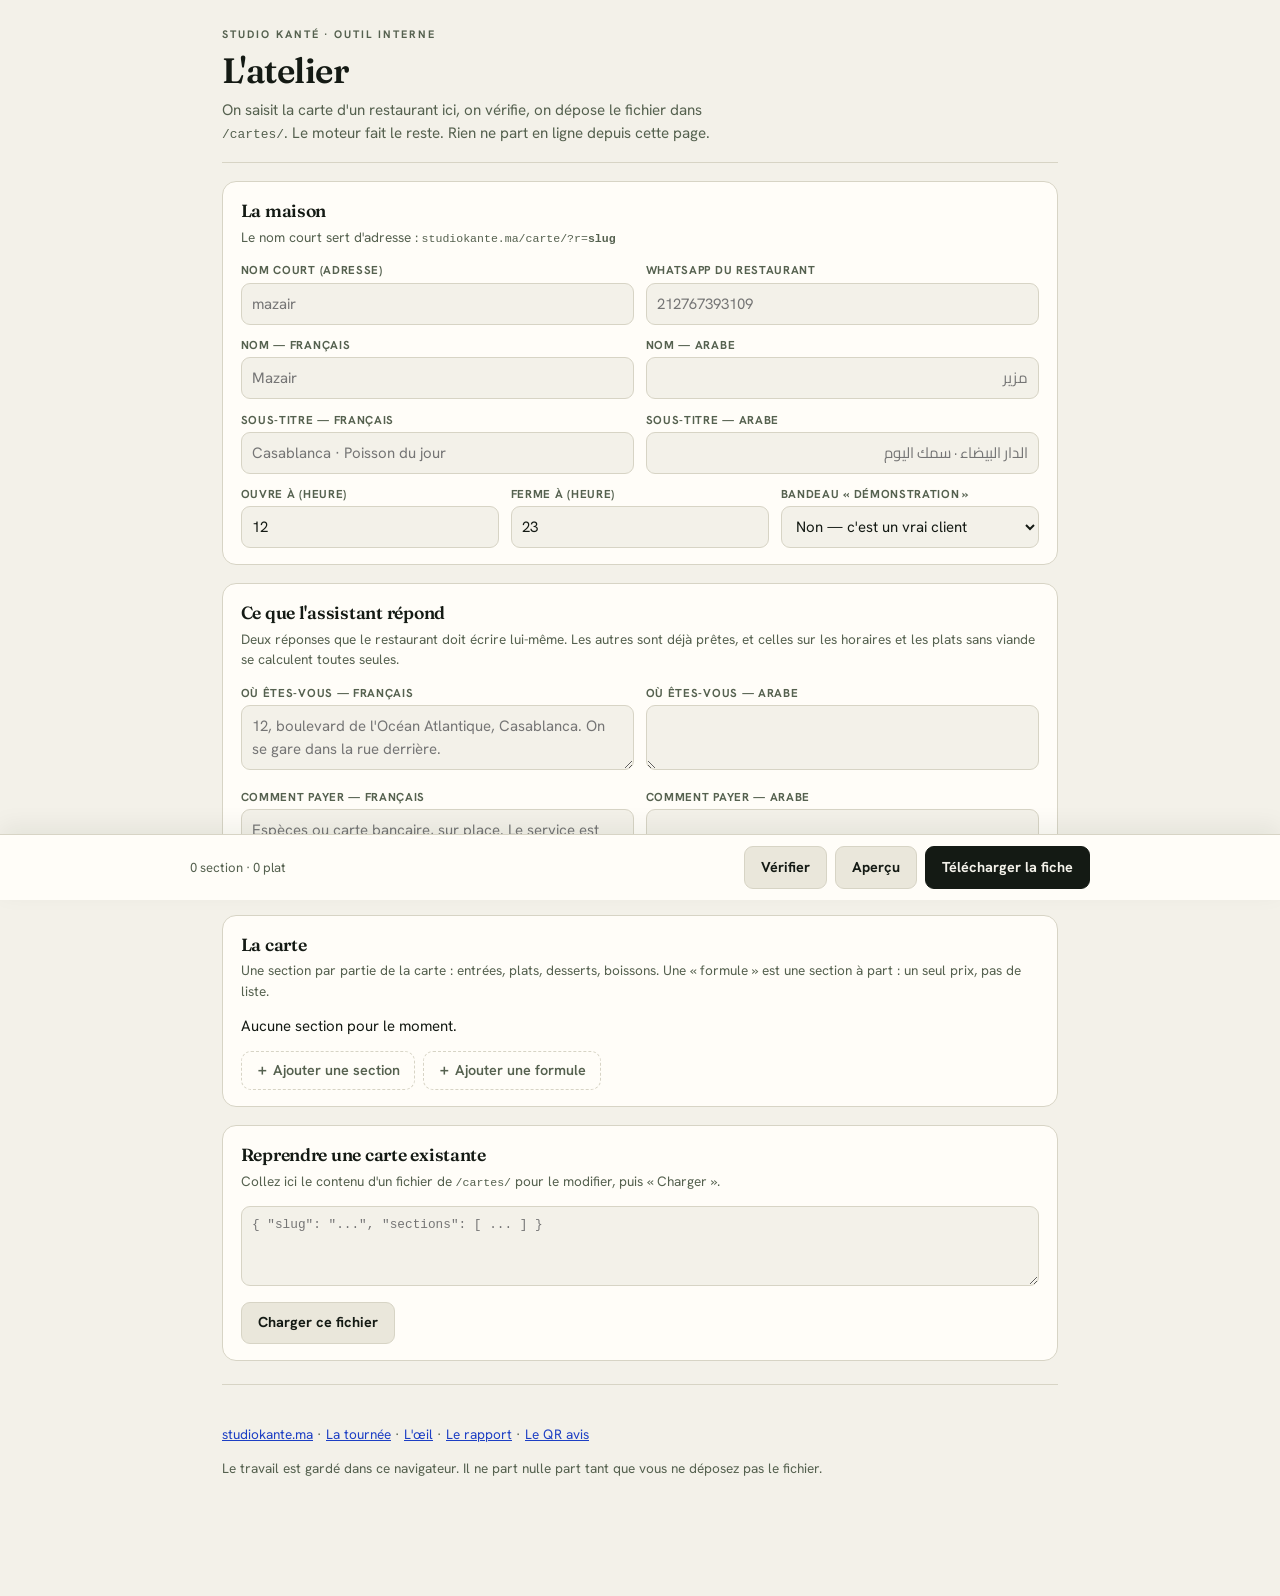
==== atelier/index.html @ 5e5471f3 "L'atelier : saisir une carte au lieu de l'ecrire a la main Formulaire complet -> fiche JSON prete a " ====
<!doctype html>
<html lang="fr">
<head>
<meta charset="utf-8">
<meta name="viewport" content="width=device-width,initial-scale=1">
<meta name="robots" content="noindex,nofollow">
<title>L'atelier — Studio Kanté</title>
<link rel="preconnect" href="https://fonts.googleapis.com">
<link rel="preconnect" href="https://fonts.gstatic.com" crossorigin>
<link href="https://fonts.googleapis.com/css2?family=Fraunces:opsz,wght@9..144,500;9..144,600&family=Hanken+Grotesk:wght@400;600;700&family=Cairo:wght@400;600&display=swap" rel="stylesheet">
<style>
:root{
  --bone:#f3f1e9; --bone-deep:#eae7db; --card:#fffdf8;
  --ink:#141a14; --ink-soft:#55614f; --line:#d7d4c5;
  --ok:#3f6b45; --ok-bg:#3f6b451a;
  --warn:#9a6a1e; --warn-bg:#9a6a1e1a;
  --bad:#9f3d22; --bad-bg:#9f3d221a;
  --info:#1d3fc4;
  --disp:"Fraunces",Georgia,serif;
  --sans:"Hanken Grotesk","Helvetica Neue",Arial,sans-serif;
  --ar:"Cairo","Segoe UI",sans-serif;
  --gut:clamp(14px,3.5vw,32px);
}
*{box-sizing:border-box}
body{margin:0;background:var(--bone);color:var(--ink);font-family:var(--sans);
  font-size:15px;line-height:1.5;-webkit-font-smoothing:antialiased;
  padding-bottom:5.5rem}
.wrap{max-width:900px;margin:0 auto;padding-inline:var(--gut)}
h1,h2,h3{font-family:var(--disp);font-weight:600;letter-spacing:-.015em;margin:0}
a{color:var(--info)}
button{font:inherit;color:inherit;cursor:pointer;border:0;background:none}

header{padding:1.6rem 0 1.1rem;border-bottom:1px solid var(--line)}
.kick{font-size:.68rem;letter-spacing:.18em;text-transform:uppercase;color:var(--ink-soft);font-weight:700;margin:0 0 .6rem}
h1{font-size:clamp(1.6rem,5vw,2.2rem);line-height:1.08}
header p{margin:.6rem 0 0;color:var(--ink-soft);max-width:60ch;font-size:.95rem}

.bloc{background:var(--card);border:1px solid var(--line);border-radius:14px;
  padding:1rem 1.1rem;margin:1.1rem 0}
.bloc > h2{font-size:1.1rem;margin-bottom:.15rem}
.bloc > .aide{font-size:.85rem;color:var(--ink-soft);margin:0 0 .9rem}

.grille{display:grid;gap:.7rem;grid-template-columns:1fr}
@media(min-width:40rem){.grille.deux{grid-template-columns:1fr 1fr}
  .grille.trois{grid-template-columns:1fr 1fr 1fr}}

label{display:block}
label > span{display:block;font-size:.72rem;letter-spacing:.06em;text-transform:uppercase;
  color:var(--ink-soft);font-weight:700;margin-bottom:.25rem}
input,textarea,select{width:100%;font:inherit;padding:.55rem .65rem;border-radius:9px;
  border:1px solid var(--line);background:var(--bone);color:var(--ink)}
input:focus,textarea:focus,select:focus{outline:2px solid var(--ink);outline-offset:-1px}
textarea{min-height:3.6rem;resize:vertical}
[dir=rtl],.ar{font-family:var(--ar);direction:rtl;text-align:right}

.sec{border:1px solid var(--line);border-radius:13px;margin:.85rem 0;background:var(--bone-deep)}
.sec-h{display:flex;align-items:center;gap:.5rem;padding:.7rem .8rem;flex-wrap:wrap}
.sec-h .tt{font-family:var(--disp);font-size:1.02rem;font-weight:600;flex:1 1 9rem;min-width:0;
  overflow:hidden;text-overflow:ellipsis;white-space:nowrap}
.sec-b{padding:0 .8rem .8rem}
.puce{font-size:.68rem;font-weight:700;letter-spacing:.06em;text-transform:uppercase;
  background:var(--ok-bg);color:var(--ok);border-radius:99px;padding:.18rem .5rem}
.ic{width:1.9rem;height:1.9rem;border-radius:8px;border:1px solid var(--line);
  background:var(--card);display:flex;align-items:center;justify-content:center;
  font-size:.95rem;line-height:1;flex:0 0 auto}
.ic:hover{background:var(--bone)}
.ic.sup:hover{background:var(--bad-bg);color:var(--bad);border-color:#d9b2a5}

.plat{background:var(--card);border:1px solid var(--line);border-radius:11px;
  padding:.75rem .8rem;margin:.6rem 0}
.plat-h{display:flex;align-items:center;gap:.45rem;margin-bottom:.6rem}
.plat-h .n{font-size:.72rem;font-weight:700;color:var(--ink-soft);flex:1}
.etiq{display:flex;gap:.9rem;flex-wrap:wrap;margin-top:.55rem;font-size:.88rem}
.etiq label{display:flex;align-items:center;gap:.35rem}
.etiq input{width:auto}

.add{display:inline-flex;align-items:center;gap:.4rem;border:1px dashed var(--line);
  border-radius:10px;padding:.5rem .85rem;font-size:.9rem;font-weight:600;
  color:var(--ink-soft);background:var(--card)}
.add:hover{border-style:solid;color:var(--ink)}

.barre{position:fixed;left:0;right:0;bottom:0;background:var(--card);
  border-top:1px solid var(--line);padding:.7rem var(--gut);z-index:30;
  box-shadow:0 -8px 24px #141a1410}
.barre-in{max-width:900px;margin:0 auto;display:flex;gap:.5rem;align-items:center;flex-wrap:wrap}
.barre .etat{flex:1 1 7rem;font-size:.82rem;color:var(--ink-soft);min-width:0}
.bt{padding:.6rem 1rem;border-radius:9px;font-weight:700;font-size:.9rem;
  background:var(--bone-deep);border:1px solid var(--line)}
.bt.p{background:var(--ink);color:var(--bone);border-color:var(--ink)}
.bt:disabled{opacity:.45;cursor:not-allowed}

.rapport{margin:.9rem 0 0;font-size:.9rem}
.rapport ul{margin:.4rem 0 0;padding-left:1.1rem}
.rapport li{margin:.2rem 0}
.rapport .t{font-weight:700}
.bad{color:var(--bad)}.warn{color:var(--warn)}.good{color:var(--ok)}
.boite{border-radius:11px;padding:.75rem .9rem;margin:.7rem 0}
.boite.bad{background:var(--bad-bg);border:1px solid #d9b2a5;color:var(--ink)}
.boite.warn{background:var(--warn-bg);border:1px solid #e0cba1;color:var(--ink)}
.boite.good{background:var(--ok-bg);border:1px solid #b8d3bf;color:var(--ink)}

footer{padding:1.6rem 0 1rem;font-size:.85rem;color:var(--ink-soft);border-top:1px solid var(--line);margin-top:1.4rem}
.mono{font-family:ui-monospace,SFMono-Regular,Menlo,monospace;font-size:.85em}
@media(prefers-color-scheme:dark){
 :root:not([data-theme=light]){--bone:#14170f;--bone-deep:#1b1f16;--card:#1c2018;
  --ink:#f1efe4;--ink-soft:#a7b09c;--line:#2f352a;--info:#8fb0ff}
}
</style>
</head>
<body>
<div class="wrap">

<header>
  <p class="kick">Studio Kanté · outil interne</p>
  <h1>L'atelier</h1>
  <p>On saisit la carte d'un restaurant ici, on vérifie, on dépose le fichier dans <span class="mono">/cartes/</span>. Le moteur fait le reste. Rien ne part en ligne depuis cette page.</p>
</header>

<div class="bloc">
  <h2>La maison</h2>
  <p class="aide">Le nom court sert d'adresse : <span class="mono">studiokante.ma/carte/?r=<b id="apSlug">slug</b></span></p>
  <div class="grille deux">
    <label><span>Nom court (adresse)</span><input id="f-slug" placeholder="mazair" autocapitalize="off" spellcheck="false"></label>
    <label><span>WhatsApp du restaurant</span><input id="f-wa" placeholder="212767393109" inputmode="numeric"></label>
    <label><span>Nom — français</span><input data-p="nom.fr" placeholder="Mazair"></label>
    <label><span>Nom — arabe</span><input data-p="nom.ar" class="ar" placeholder="مزير"></label>
    <label><span>Sous-titre — français</span><input data-p="tagline.fr" placeholder="Casablanca · Poisson du jour"></label>
    <label><span>Sous-titre — arabe</span><input data-p="tagline.ar" class="ar" placeholder="الدار البيضاء · سمك اليوم"></label>
  </div>
  <div class="grille trois" style="margin-top:.7rem">
    <label><span>Ouvre à (heure)</span><input data-p="ouvre" type="number" min="0" max="23" placeholder="9"></label>
    <label><span>Ferme à (heure)</span><input data-p="ferme" type="number" min="1" max="30" placeholder="22"></label>
    <label><span>Bandeau « démonstration »</span>
      <select id="f-demo"><option value="non">Non — c'est un vrai client</option><option value="oui">Oui — c'est une démo</option></select></label>
  </div>
</div>

<div class="bloc">
  <h2>Ce que l'assistant répond</h2>
  <p class="aide">Deux réponses que le restaurant doit écrire lui-même. Les autres sont déjà prêtes, et celles sur les horaires et les plats sans viande se calculent toutes seules.</p>
  <div class="grille deux">
    <label><span>Où êtes-vous — français</span><textarea data-p="aide.adresse.fr" placeholder="12, boulevard de l'Océan Atlantique, Casablanca. On se gare dans la rue derrière."></textarea></label>
    <label><span>Où êtes-vous — arabe</span><textarea data-p="aide.adresse.ar" class="ar"></textarea></label>
    <label><span>Comment payer — français</span><textarea data-p="aide.payer.fr" placeholder="Espèces ou carte bancaire, sur place. Le service est compris."></textarea></label>
    <label><span>Comment payer — arabe</span><textarea data-p="aide.payer.ar" class="ar"></textarea></label>
  </div>
</div>

<div class="bloc">
  <h2>La carte</h2>
  <p class="aide">Une section par partie de la carte : entrées, plats, desserts, boissons. Une « formule » est une section à part : un seul prix, pas de liste.</p>
  <div id="sections"></div>
  <div style="display:flex;gap:.5rem;flex-wrap:wrap;margin-top:.8rem">
    <button class="add" type="button" id="addSec">＋ Ajouter une section</button>
    <button class="add" type="button" id="addFor">＋ Ajouter une formule</button>
  </div>
</div>

<div class="bloc">
  <h2>Reprendre une carte existante</h2>
  <p class="aide">Collez ici le contenu d'un fichier de <span class="mono">/cartes/</span> pour le modifier, puis « Charger ».</p>
  <textarea id="imp" placeholder='{ "slug": "...", "sections": [ ... ] }' style="min-height:5rem" class="mono"></textarea>
  <div style="margin-top:.6rem"><button class="bt" type="button" id="btImp">Charger ce fichier</button></div>
</div>

<div id="rap"></div>

<footer>
  <p><a href="/">studiokante.ma</a> · <a href="/prospection/">La tournée</a> · <a href="/oeil/">L'œil</a> · <a href="/rapport/">Le rapport</a> · <a href="/avis/">Le QR avis</a></p>
  <p>Le travail est gardé dans ce navigateur. Il ne part nulle part tant que vous ne déposez pas le fichier.</p>
</footer>

</div>

<div class="barre">
  <div class="barre-in">
    <span class="etat" id="etat">—</span>
    <button class="bt" type="button" id="btVerif">Vérifier</button>
    <button class="bt" type="button" id="btApercu">Aperçu</button>
    <button class="bt p" type="button" id="btTel">Télécharger la fiche</button>
  </div>
</div>

<script>
(function(){
"use strict";
var $ = function(s){ return document.querySelector(s); };
var CLE = "sk-atelier-v1";

/* ------------------------------------------------ la fiche en cours */
function vide(){
  return { slug:"", demo:false,
    nom:{fr:"",ar:""}, tagline:{fr:"",ar:""}, heroSub:{fr:"",ar:""},
    wa:"", ouvre:12, ferme:23,
    aide:{ adresse:{fr:"",ar:""}, payer:{fr:"",ar:""} },
    sections:[] };
}
var F = vide();
try {
  var g = localStorage.getItem(CLE);
  if (g) F = JSON.parse(g);
} catch(e){}

function garder(){
  try { localStorage.setItem(CLE, JSON.stringify(F)); } catch(e){}
}

/* ------------------------------------------------ outils */
function esc(s){
  return String(s == null ? "" : s)
    .replace(/&/g,"&amp;").replace(/</g,"&lt;").replace(/>/g,"&gt;")
    .replace(/"/g,"&quot;").replace(/'/g,"&#39;");
}
function slugifie(s){
  return String(s || "").toLowerCase()
    .normalize("NFD").replace(/[̀-ͯ]/g,"")
    .replace(/[^a-z0-9]+/g,"-").replace(/^-+|-+$/g,"").slice(0,48);
}
function lis(o, chemin){
  var p = chemin.split("."), v = o;
  for (var i=0;i<p.length;i++){ if (v == null) return ""; v = v[p[i]]; }
  return v == null ? "" : v;
}
function ecris(o, chemin, val){
  var p = chemin.split("."), c = o;
  for (var i=0;i<p.length-1;i++){
    if (c[p[i]] == null || typeof c[p[i]] !== "object") c[p[i]] = {};
    c = c[p[i]];
  }
  c[p[p.length-1]] = val;
}

/* ------------------------------------------------ rendu des sections */
function rendreSections(){
  var h = "";
  F.sections.forEach(function(s, i){
    var formule = !!s.deal;
    h += '<div class="sec" data-i="' + i + '">' +
      '<div class="sec-h">' +
        '<span class="tt">' + (esc(s.fr) || (formule ? "Formule sans nom" : "Section sans nom")) + '</span>' +
        (formule ? '<span class="puce">Formule</span>'
                 : '<span class="puce" style="background:var(--bone);color:var(--ink-soft)">' + (s.items||[]).length + ' plat' + (((s.items||[]).length>1)?'s':'') + '</span>') +
        '<button class="ic" type="button" data-a="haut" title="Monter">↑</button>' +
        '<button class="ic" type="button" data-a="bas" title="Descendre">↓</button>' +
        '<button class="ic sup" type="button" data-a="supSec" title="Supprimer la section">✕</button>' +
      '</div><div class="sec-b">' +
        '<div class="grille deux">' +
          champ("Titre — français", "sections."+i+".fr", s.fr, "Plats") +
          champ("Titre — arabe", "sections."+i+".ar", s.ar, "الأطباق", true) +
        '</div>';

    if (formule){
      h += '<div class="grille deux" style="margin-top:.7rem">' +
        champ("Ce que comprend la formule — français", "sections."+i+".fr_t", s.fr_t, "Entrée, plat et thé") +
        champ("Ce que comprend la formule — arabe", "sections."+i+".ar_t", s.ar_t, "", true) +
        zone("Précisions — français", "sections."+i+".fr_d", s.fr_d, "Servie du lundi au vendredi, de 12h à 15h.") +
        zone("Précisions — arabe", "sections."+i+".ar_d", s.ar_d, "", true) +
      '</div>' +
      '<div class="grille deux" style="margin-top:.7rem">' +
        champ("Prix (DH)", "sections."+i+".price", s.price, "95") +
      '</div>';
    } else {
      (s.items || []).forEach(function(it, j){
        var b = "sections."+i+".items."+j+".";
        h += '<div class="plat" data-j="' + j + '">' +
          '<div class="plat-h"><span class="n">Plat ' + (j+1) + '</span>' +
            '<button class="ic" type="button" data-a="pHaut" title="Monter">↑</button>' +
            '<button class="ic" type="button" data-a="pBas" title="Descendre">↓</button>' +
            '<button class="ic sup" type="button" data-a="supPlat" title="Supprimer le plat">✕</button></div>' +
          '<div class="grille trois">' +
            champ("Nom — français", b+"fr", it.fr, "Dorade grillée") +
            champ("Nom — arabe", b+"ar", it.ar, "الدوراد المشوي", true) +
            champ("Prix (DH)", b+"p", it.p, "140") +
          '</div>' +
          '<div class="grille deux" style="margin-top:.6rem">' +
            zone("Ce qu'il y a dedans — français", b+"fd", it.fd, "Pêche du jour, chermoula, citron, riz ou frites maison.") +
            zone("Ce qu'il y a dedans — arabe", b+"ad", it.ad, "", true) +
          '</div>' +
          '<div class="grille deux" style="margin-top:.6rem">' +
            champ("Photo (chemin)", b+"img", it.img, "/assets/plats/mazair/dorade.jpg") +
            '<div style="display:flex;align-items:flex-end"><button class="add" type="button" data-a="devine" style="width:100%">Deviner le chemin</button></div>' +
          '</div>' +
          '<div class="etiq">' +
            '<label><input type="checkbox" data-t="veg"' + (tag(it,"veg")?" checked":"") + '> Sans viande</label>' +
            '<label><input type="checkbox" data-t="hot"' + (tag(it,"hot")?" checked":"") + '> Relevé</label>' +
          '</div>' +
        '</div>';
      });
      h += '<button class="add" type="button" data-a="addPlat" style="margin-top:.5rem">＋ Ajouter un plat</button>';
    }
    h += '</div></div>';
  });
  $("#sections").innerHTML = h || '<p class="aide" style="margin:0">Aucune section pour le moment.</p>';
}

function tag(it, t){ return it.tags && it.tags.indexOf(t) !== -1; }

function champ(lib, p, v, ph, ar){
  return '<label><span>' + esc(lib) + '</span><input data-p="' + p + '"' +
    (ar ? ' class="ar"' : '') + ' placeholder="' + esc(ph||"") + '" value="' + esc(v) + '"></label>';
}
function zone(lib, p, v, ph, ar){
  return '<label><span>' + esc(lib) + '</span><textarea data-p="' + p + '"' +
    (ar ? ' class="ar"' : '') + ' placeholder="' + esc(ph||"") + '">' + esc(v) + '</textarea></label>';
}

/* ------------------------------------------------ peindre la fiche entière */
function peindre(){
  $("#f-slug").value = F.slug || "";
  $("#f-wa").value = F.wa || "";
  $("#f-demo").value = F.demo ? "oui" : "non";
  $("#apSlug").textContent = F.slug || "slug";
  document.querySelectorAll("[data-p]").forEach(function(el){
    if (el.closest("#sections")) return;        /* géré par rendreSections */
    el.value = lis(F, el.dataset.p);
  });
  rendreSections();
  compte();
}

function compte(){
  var np = 0, ns = F.sections.length;
  F.sections.forEach(function(s){ np += s.deal ? 1 : (s.items||[]).length; });
  $("#etat").textContent = ns + " section" + (ns>1?"s":"") + " · " + np + " plat" + (np>1?"s":"");
}

/* ------------------------------------------------ saisie */
document.addEventListener("input", function(e){
  var el = e.target;
  if (!el.dataset || !el.dataset.p) return;
  var v = el.value;
  if (/\.(p|price|ouvre|ferme)$/.test(el.dataset.p) || el.dataset.p === "ouvre" || el.dataset.p === "ferme"){
    v = v === "" ? "" : Number(v);
  }
  ecris(F, el.dataset.p, v);
  /* le titre de section se met à jour sans tout repeindre */
  var m = el.dataset.p.match(/^sections\.(\d+)\.fr$/);
  if (m){
    var tt = el.closest(".sec").querySelector(".tt");
    if (tt) tt.textContent = v || "Section sans nom";
  }
  garder();
});

$("#f-slug").addEventListener("input", function(){
  F.slug = slugifie(this.value);
  $("#apSlug").textContent = F.slug || "slug";
  garder();
});
$("#f-slug").addEventListener("blur", function(){ this.value = F.slug || ""; });
$("#f-wa").addEventListener("input", function(){
  F.wa = this.value.replace(/[^0-9]/g, "").slice(0, 15);
  garder();
});
$("#f-wa").addEventListener("blur", function(){ this.value = F.wa || ""; });
$("#f-demo").addEventListener("change", function(){ F.demo = this.value === "oui"; garder(); });

document.addEventListener("change", function(e){
  var el = e.target;
  if (!el.dataset || !el.dataset.t) return;
  var sec = el.closest(".sec"), plat = el.closest(".plat");
  if (!sec || !plat) return;
  var it = F.sections[+sec.dataset.i].items[+plat.dataset.j];
  it.tags = it.tags || [];
  var k = it.tags.indexOf(el.dataset.t);
  if (el.checked && k === -1) it.tags.push(el.dataset.t);
  if (!el.checked && k !== -1) it.tags.splice(k, 1);
  if (!it.tags.length) delete it.tags;
  garder();
});

/* ------------------------------------------------ structure */
function idUnique(base){
  var id = base || "section", n = 2;
  var pris = F.sections.map(function(s){ return s.id; });
  while (pris.indexOf(id) !== -1) id = base + "-" + (n++);
  return id;
}

$("#addSec").addEventListener("click", function(){
  F.sections.push({ id: idUnique("section"), fr:"", ar:"", items:[] });
  garder(); rendreSections(); compte();
});
$("#addFor").addEventListener("click", function(){
  F.sections.unshift({ id: idUnique("formule"), fr:"", ar:"", deal:true,
    fr_t:"", ar_t:"", fr_d:"", ar_d:"", price:"" });
  garder(); rendreSections(); compte();
});

document.addEventListener("click", function(e){
  var b = e.target.closest("[data-a]");
  if (!b) return;
  var sec = b.closest(".sec");
  if (!sec) return;
  var i = +sec.dataset.i, a = b.dataset.a;
  var plat = b.closest(".plat"), j = plat ? +plat.dataset.j : -1;

  if (a === "supSec"){
    var quoi = F.sections[i].fr || "cette section";
    if (!confirm("Supprimer « " + quoi + " » et tout ce qu'elle contient ?")) return;
    F.sections.splice(i, 1);
  }
  else if (a === "haut" && i > 0) F.sections.splice(i-1, 0, F.sections.splice(i,1)[0]);
  else if (a === "bas" && i < F.sections.length-1) F.sections.splice(i+1, 0, F.sections.splice(i,1)[0]);
  else if (a === "addPlat"){
    F.sections[i].items = F.sections[i].items || [];
    F.sections[i].items.push({ fr:"", ar:"", p:"", fd:"", ad:"", img:"" });
  }
  else if (a === "supPlat"){
    var nom = F.sections[i].items[j].fr || "ce plat";
    if (!confirm("Supprimer « " + nom + " » ?")) return;
    F.sections[i].items.splice(j, 1);
  }
  else if (a === "pHaut" && j > 0){
    var it = F.sections[i].items; it.splice(j-1, 0, it.splice(j,1)[0]);
  }
  else if (a === "pBas"){
    var il = F.sections[i].items;
    if (j < il.length-1) il.splice(j+1, 0, il.splice(j,1)[0]);
  }
  else if (a === "devine"){
    var p = F.sections[i].items[j];
    if (!p.fr) { alert("Donnez d'abord un nom au plat."); return; }
    if (!F.slug) { alert("Donnez d'abord un nom court à la maison."); return; }
    p.img = "/assets/plats/" + F.slug + "/" + slugifie(p.fr) + ".jpg";
  }
  else return;

  garder(); rendreSections(); compte();
});

/* ------------------------------------------------ vérification */
function verifier(){
  var dur = [], mou = [];

  if (!F.slug) dur.push("Le nom court est vide : sans lui, la carte n'a pas d'adresse.");
  if (!/^[a-z0-9-]+$/.test(F.slug || "x")) dur.push("Le nom court ne doit contenir que des lettres sans accent, des chiffres et des tirets.");
  if (!F.nom.fr) dur.push("Le nom du restaurant en français est vide.");
  if (!F.nom.ar) mou.push("Le nom en arabe est vide : la carte affichera le nom français en mode arabe.");
  if (!/^212[0-9]{9}$/.test(F.wa || "")) dur.push("Le WhatsApp doit s'écrire 212 suivi de 9 chiffres — c'est là que partent les commandes.");
  if (!(F.ouvre >= 0 && F.ouvre <= 23)) dur.push("L'heure d'ouverture n'est pas valide.");
  if (!(F.ferme > F.ouvre)) dur.push("L'heure de fermeture doit être après l'ouverture (après minuit, écrivez 25 pour 1h).");
  if (!F.aide.adresse.fr) mou.push("La réponse « Où êtes-vous » est vide : l'assistant gardera l'adresse de la démonstration.");
  if (!F.aide.payer.fr) mou.push("La réponse « Comment payer » est vide.");
  if (!F.sections.length) dur.push("La carte n'a aucune section.");

  var np = 0;
  F.sections.forEach(function(s, i){
    var ou = "section " + (i+1) + (s.fr ? " (" + s.fr + ")" : "");
    if (!s.fr) dur.push("Le titre français de la " + ou + " est vide.");
    if (!s.ar) mou.push("Le titre arabe de la " + ou + " est vide.");
    if (s.deal){
      np++;
      if (!s.fr_t) dur.push("La formule « " + (s.fr||"sans nom") + " » ne dit pas ce qu'elle comprend.");
      if (!(Number(s.price) > 0)) dur.push("La formule « " + (s.fr||"sans nom") + " » n'a pas de prix.");
      if (!s.ar_t) mou.push("La formule « " + (s.fr||"sans nom") + " » n'est pas traduite en arabe.");
      return;
    }
    if (!(s.items||[]).length){ dur.push("La " + ou + " ne contient aucun plat."); return; }
    s.items.forEach(function(it, j){
      np++;
      var q = "« " + (it.fr || "plat " + (j+1) + " sans nom") + " » dans " + ou;
      if (!it.fr) dur.push("Un plat de la " + ou + " n'a pas de nom français.");
      if (!(Number(it.p) > 0)) dur.push("Le prix manque pour " + q + ".");
      if (!it.fd) dur.push("La description française manque pour " + q + " — c'est elle qui fait choisir.");
      if (!it.ar) mou.push("Le nom arabe manque pour " + q + ".");
      if (!it.ad) mou.push("La description arabe manque pour " + q + ".");
      if (!it.img) mou.push("La photo manque pour " + q + " : le plat s'affichera sans image.");
    });
  });

  var h = "";
  if (dur.length){
    h += '<div class="boite bad"><p class="t" style="margin:0 0 .3rem">' + dur.length +
      ' chose' + (dur.length>1?'s':'') + ' à corriger avant de déposer la fiche</p><ul>' +
      dur.map(function(x){ return "<li>" + esc(x) + "</li>"; }).join("") + '</ul></div>';
  } else {
    h += '<div class="boite good"><p class="t" style="margin:0">La fiche est complète : ' +
      F.sections.length + ' section' + (F.sections.length>1?'s':'') + ', ' + np +
      ' plat' + (np>1?'s':'') + '. Elle peut être déposée.</p></div>';
  }
  if (mou.length){
    h += '<div class="boite warn"><p class="t" style="margin:0 0 .3rem">' + mou.length +
      ' point' + (mou.length>1?'s':'') + ' qui n\'empêchent pas la mise en ligne, mais qui se voient</p><ul>' +
      mou.map(function(x){ return "<li>" + esc(x) + "</li>"; }).join("") + '</ul></div>';
  }
  $("#rap").innerHTML = '<div class="bloc"><h2>Vérification</h2>' + h + '</div>';
  $("#rap").scrollIntoView({ behavior:"smooth", block:"center" });
  return !dur.length;
}
$("#btVerif").addEventListener("click", verifier);

/* ------------------------------------------------ aperçu */
$("#btApercu").addEventListener("click", function(){
  if (!F.sections.length){ alert("Il n'y a rien à montrer : la carte est vide."); return; }
  var f = JSON.parse(JSON.stringify(F));
  if (!f.nom.ar) f.nom.ar = f.nom.fr;
  f.ouvre = Number(f.ouvre) || 12;
  f.ferme = Number(f.ferme) || 23;
  f.sections.forEach(function(s){
    if (s.deal) s.price = Number(s.price) || 0;
    (s.items||[]).forEach(function(it){
      it.p = Number(it.p) || 0;
      if (!it.ar) it.ar = it.fr;
      if (!it.ad) it.ad = it.fd;
    });
  });
  try { localStorage.setItem("sk-apercu", JSON.stringify(f)); }
  catch(e){ alert("L'aperçu n'a pas pu être préparé."); return; }
  window.open("/carte/?r=apercu", "_blank", "noopener");
});

/* ------------------------------------------------ téléchargement */
$("#btTel").addEventListener("click", function(){
  if (!verifier()) return;
  var f = JSON.parse(JSON.stringify(F));
  f.ouvre = Number(f.ouvre); f.ferme = Number(f.ferme);
  f.sections.forEach(function(s){
    if (s.deal){ s.price = Number(s.price); return; }
    (s.items||[]).forEach(function(it){ it.p = Number(it.p); });
  });
  var txt = JSON.stringify(f, null, 1) + "\n";
  var a = document.createElement("a");
  a.href = URL.createObjectURL(new Blob([txt], { type:"application/json" }));
  a.download = f.slug + ".json";
  document.body.appendChild(a); a.click(); a.remove();
  setTimeout(function(){ URL.revokeObjectURL(a.href); }, 2000);
  $("#etat").textContent = "Fiche téléchargée : " + f.slug + ".json";
});

/* ------------------------------------------------ reprise */
$("#btImp").addEventListener("click", function(){
  var t = $("#imp").value.trim();
  if (!t){ alert("Collez d'abord le contenu du fichier."); return; }
  var f;
  try { f = JSON.parse(t); }
  catch(e){ alert("Ce n'est pas un fichier lisible : " + e.message); return; }
  if (!f || !f.sections){ alert("Ce fichier ne contient pas de sections."); return; }
  if (!confirm("Remplacer le travail en cours par cette carte ?")) return;
  var n = vide();
  ["slug","wa","demo","ouvre","ferme","sections"].forEach(function(k){
    if (f[k] != null) n[k] = f[k];
  });
  ["nom","tagline","heroSub"].forEach(function(k){
    if (f[k]) n[k] = { fr: f[k].fr || "", ar: f[k].ar || "" };
  });
  if (f.aide){
    ["adresse","payer"].forEach(function(k){
      if (f.aide[k]) n.aide[k] = { fr: f.aide[k].fr || "", ar: f.aide[k].ar || "" };
    });
  }
  F = n; garder(); peindre();
  $("#imp").value = "";
  $("#etat").textContent = "Carte chargée : " + (F.slug || "sans nom");
});

peindre();
})();
</script>
</body>
</html>
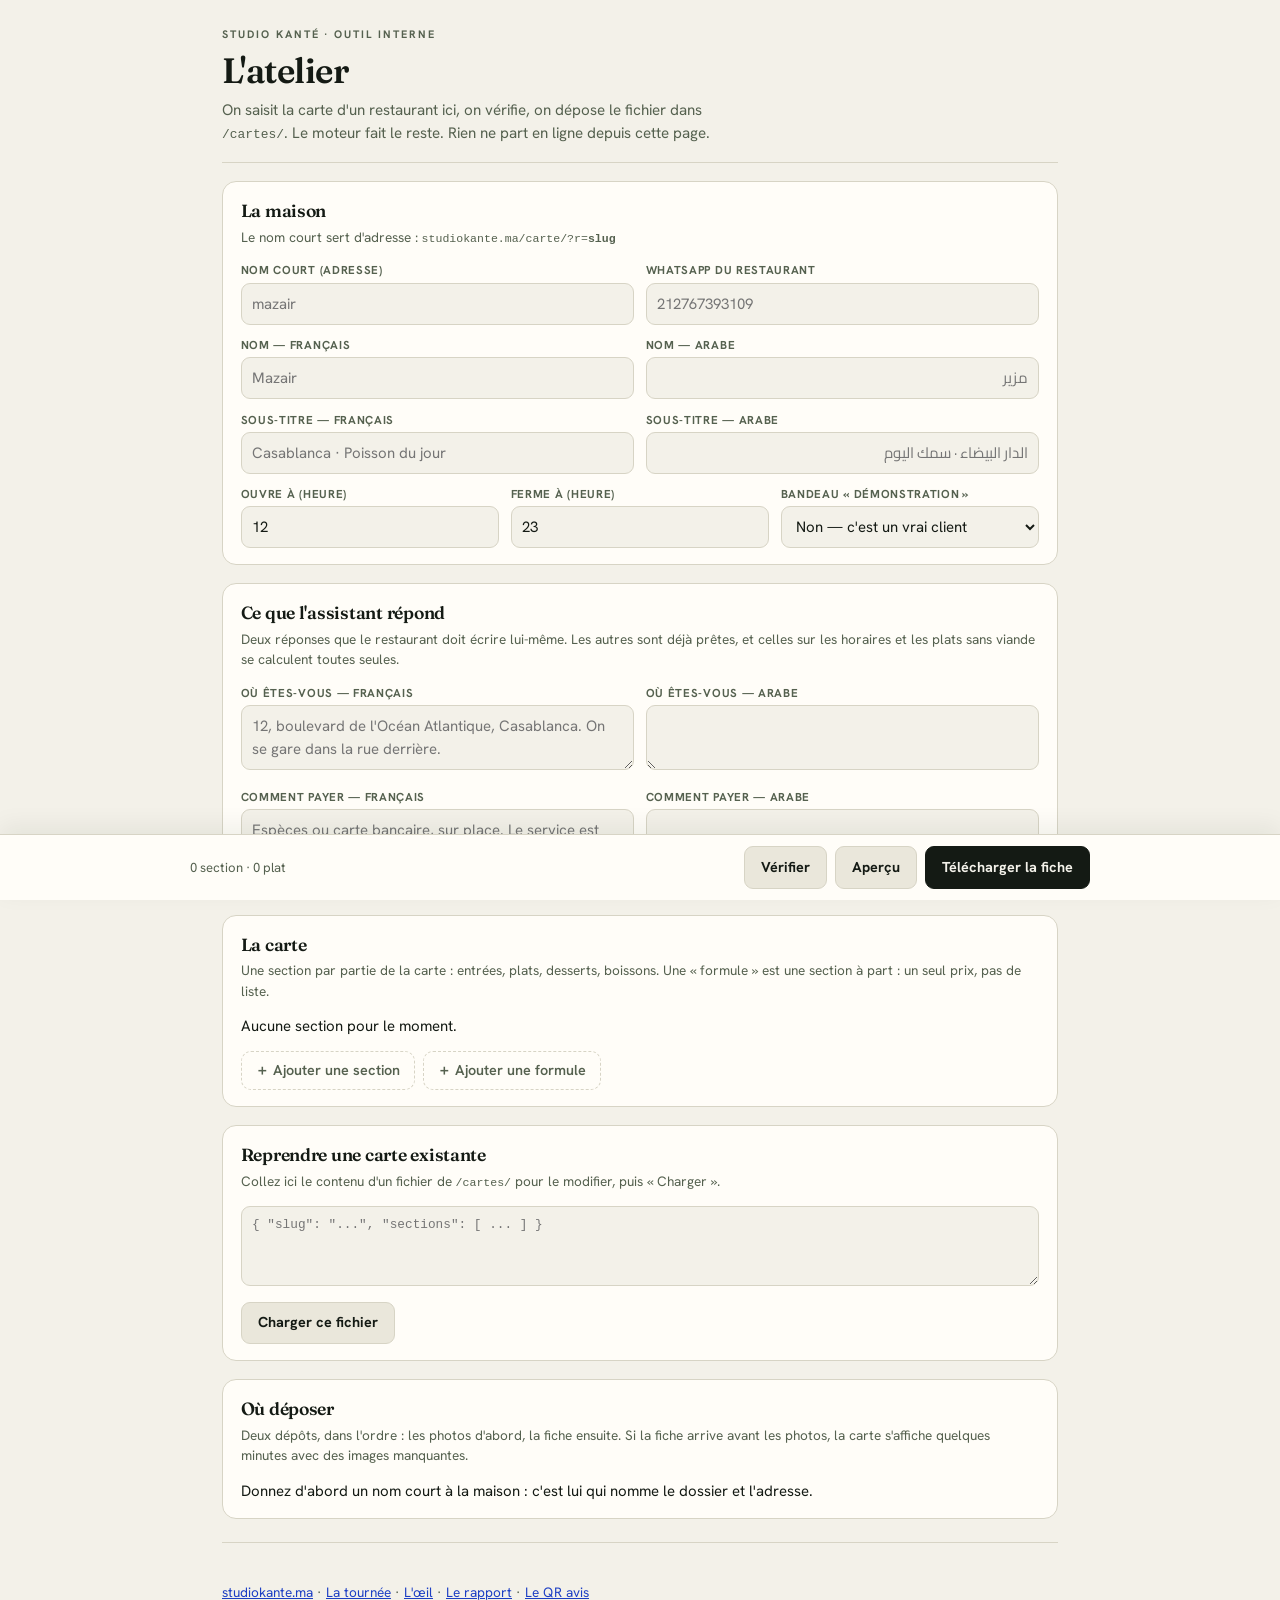
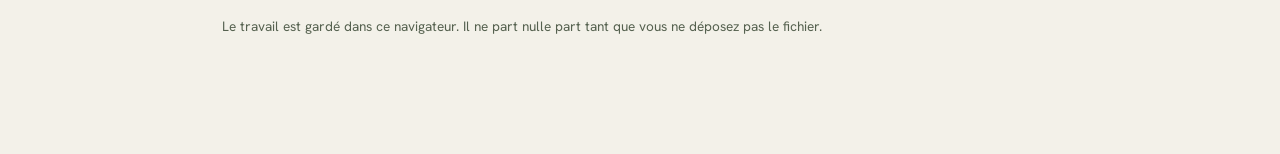
==== commit a22fb268: "Atelier : panneau 'Ou deposer' Le maillon qui manquait a la chaine. Trois etapes numerotees, calcule" ====
--- a/atelier/index.html
+++ b/atelier/index.html
@@ -91,6 +91,21 @@
 
 .rapport{margin:.9rem 0 0;font-size:.9rem}
 .rapport ul{margin:.4rem 0 0;padding-left:1.1rem}
+.etape{display:flex;gap:.7rem;padding:.75rem 0;border-top:1px solid var(--line)}
+.etape:first-child{border-top:0;padding-top:.2rem}
+.etape .num{flex:0 0 1.6rem;height:1.6rem;border-radius:50%;background:var(--ink);color:var(--bone);
+  font-size:.78rem;font-weight:700;display:flex;align-items:center;justify-content:center}
+.etape .co{flex:1;min-width:0}
+.etape b{display:block;margin-bottom:.15rem}
+.etape p{margin:.15rem 0;font-size:.89rem;color:var(--ink-soft)}
+.chem{display:inline-block;background:var(--bone-deep);border:1px solid var(--line);border-radius:7px;
+  padding:.1rem .4rem;font-family:ui-monospace,SFMono-Regular,Menlo,monospace;font-size:.84em;
+  word-break:break-all}
+.fichiers{margin:.5rem 0 0;max-height:11rem;overflow:auto;border:1px solid var(--line);
+  border-radius:9px;background:var(--bone);padding:.5rem .6rem}
+.fichiers div{font-family:ui-monospace,SFMono-Regular,Menlo,monospace;font-size:.82rem;
+  padding:.1rem 0;word-break:break-all}
+.fichiers div.vide{color:var(--warn);font-family:var(--sans)}
 .rapport li{margin:.2rem 0}
 .rapport .t{font-weight:700}
 .bad{color:var(--bad)}.warn{color:var(--warn)}.good{color:var(--ok)}
@@ -161,6 +176,12 @@
   <p class="aide">Collez ici le contenu d'un fichier de <span class="mono">/cartes/</span> pour le modifier, puis « Charger ».</p>
   <textarea id="imp" placeholder='{ "slug": "...", "sections": [ ... ] }' style="min-height:5rem" class="mono"></textarea>
   <div style="margin-top:.6rem"><button class="bt" type="button" id="btImp">Charger ce fichier</button></div>
+</div>
+
+<div class="bloc" id="depot">
+  <h2>Où déposer</h2>
+  <p class="aide">Deux dépôts, dans l'ordre : les photos d'abord, la fiche ensuite. Si la fiche arrive avant les photos, la carte s'affiche quelques minutes avec des images manquantes.</p>
+  <div id="depotCorps"></div>
 </div>
 
 <div id="rap"></div>
@@ -316,6 +337,66 @@
   });
   rendreSections();
   compte();
+  depot();
+}
+
+var DEPOT = "https://github.com/blackpanther1011bp-sketch/studiokante.ma/upload/main/";
+
+function depot(){
+  var c = $("#depotCorps");
+  if (!c) return;
+  var sl = F.slug || "";
+  if (!sl){
+    c.innerHTML = '<p class="aide" style="margin:0">Donnez d\'abord un nom court à la maison : c\'est lui qui nomme le dossier et l\'adresse.</p>';
+    return;
+  }
+
+  /* les photos que la fiche réclame, dans l'ordre de la carte */
+  var att = [], sans = 0;
+  F.sections.forEach(function(sec){
+    (sec.items || []).forEach(function(it){
+      if (it.img) att.push(it.img); else sans++;
+    });
+  });
+
+  var dossiers = {};
+  att.forEach(function(p){
+    var i = p.lastIndexOf("/");
+    var d = i > 0 ? p.slice(1, i) : "assets/plats";
+    (dossiers[d] = dossiers[d] || []).push(p.slice(i + 1));
+  });
+  var noms = Object.keys(dossiers);
+
+  var liste = "";
+  noms.forEach(function(d){
+    liste += '<div style="opacity:.6;margin-top:.3rem">' + esc(d) + '/</div>' +
+      dossiers[d].map(function(f){ return '<div>&nbsp;&nbsp;' + esc(f) + '</div>'; }).join("");
+  });
+  if (sans) liste += '<div class="vide">' + sans + ' plat' + (sans>1?'s':'') + ' sans photo : ' +
+    (sans>1?'ils s\'afficheront':'il s\'affichera') + ' sans image.</div>';
+  if (!liste) liste = '<div class="vide">Aucune photo renseignée pour le moment.</div>';
+
+  c.innerHTML =
+    '<div class="etape"><span class="num">1</span><div class="co">' +
+      '<b>Les photos</b>' +
+      '<p>Sur votre ordinateur, mettez-les dans un dossier nommé exactement <span class="chem">' + esc(sl) + '</span>, ' +
+      'puis faites glisser ce dossier entier sur la page de dépôt. GitHub garde le dossier.</p>' +
+      '<p><a href="' + DEPOT + 'assets/plats" target="_blank" rel="noopener">Ouvrir le dépôt des photos →</a></p>' +
+      '<p style="margin-top:.4rem">Les ' + att.length + ' fichier' + (att.length>1?'s':'') + ' que la fiche réclame, au nom près :</p>' +
+      '<div class="fichiers">' + liste + '</div>' +
+    '</div></div>' +
+    '<div class="etape"><span class="num">2</span><div class="co">' +
+      '<b>La fiche</b>' +
+      '<p>Le fichier <span class="chem">' + esc(sl) + '.json</span> que le bouton « Télécharger la fiche » vous donne, ' +
+      'à déposer dans <span class="chem">cartes/</span>. Rien d\'autre à toucher.</p>' +
+      '<p><a href="' + DEPOT + 'cartes" target="_blank" rel="noopener">Ouvrir le dépôt de la fiche →</a></p>' +
+    '</div></div>' +
+    '<div class="etape"><span class="num">3</span><div class="co">' +
+      '<b>Deux minutes d\'attente</b>' +
+      '<p>Le temps que le site se reconstruise. La carte est ensuite à cette adresse :</p>' +
+      '<p><a href="/carte/?r=' + encodeURIComponent(sl) + '" target="_blank" rel="noopener">studiokante.ma/carte/?r=' + esc(sl) + '</a> — ' +
+      'c\'est elle qui va sur le QR code de la table.</p>' +
+    '</div></div>';
 }
 
 function compte(){
@@ -339,13 +420,15 @@
     var tt = el.closest(".sec").querySelector(".tt");
     if (tt) tt.textContent = v || "Section sans nom";
   }
+  /* la liste des photos attendues suit les chemins saisis */
+  if (/\.img$/.test(el.dataset.p)) depot();
   garder();
 });
 
 $("#f-slug").addEventListener("input", function(){
   F.slug = slugifie(this.value);
   $("#apSlug").textContent = F.slug || "slug";
-  garder();
+  garder(); depot();
 });
 $("#f-slug").addEventListener("blur", function(){ this.value = F.slug || ""; });
 $("#f-wa").addEventListener("input", function(){
@@ -379,12 +462,12 @@
 
 $("#addSec").addEventListener("click", function(){
   F.sections.push({ id: idUnique("section"), fr:"", ar:"", items:[] });
-  garder(); rendreSections(); compte();
+  garder(); rendreSections(); compte(); depot();
 });
 $("#addFor").addEventListener("click", function(){
   F.sections.unshift({ id: idUnique("formule"), fr:"", ar:"", deal:true,
     fr_t:"", ar_t:"", fr_d:"", ar_d:"", price:"" });
-  garder(); rendreSections(); compte();
+  garder(); rendreSections(); compte(); depot();
 });
 
 document.addEventListener("click", function(e){
@@ -426,7 +509,7 @@
   }
   else return;
 
-  garder(); rendreSections(); compte();
+  garder(); rendreSections(); compte(); depot();
 });
 
 /* ------------------------------------------------ vérification */
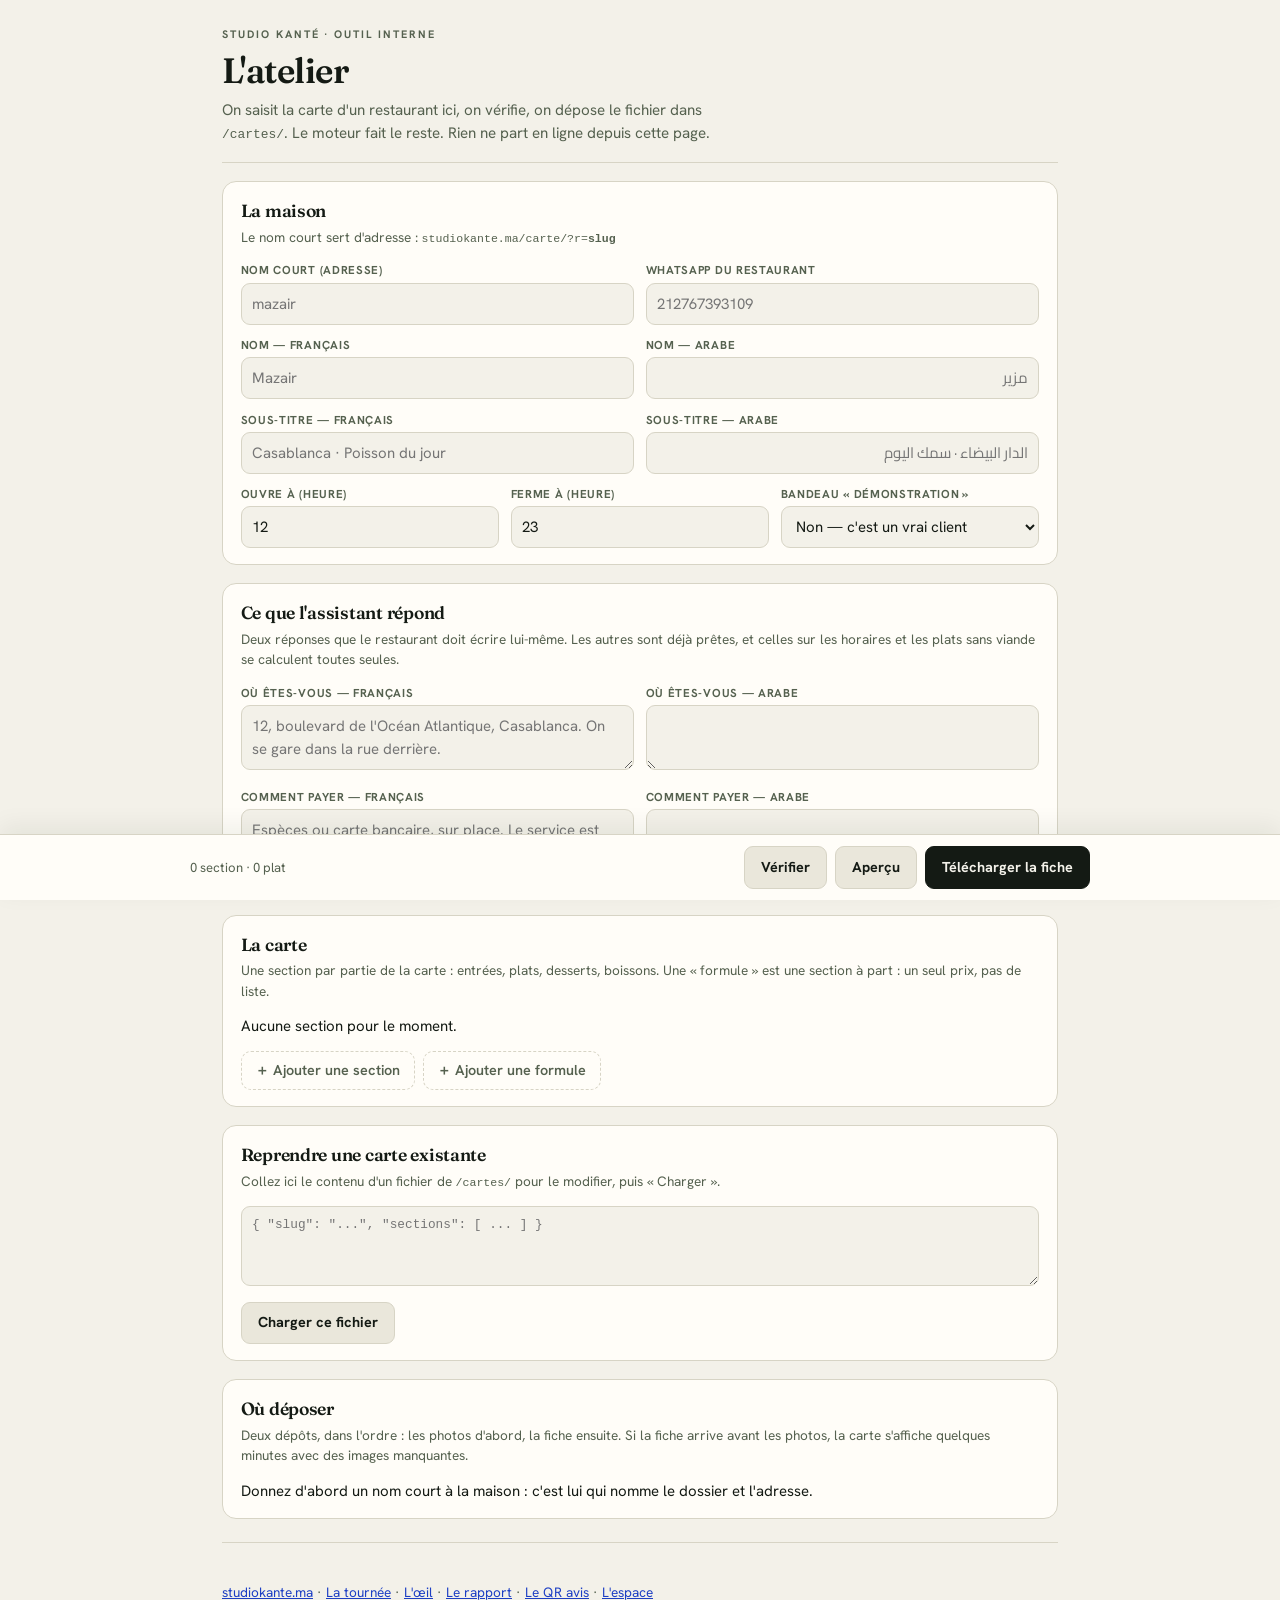
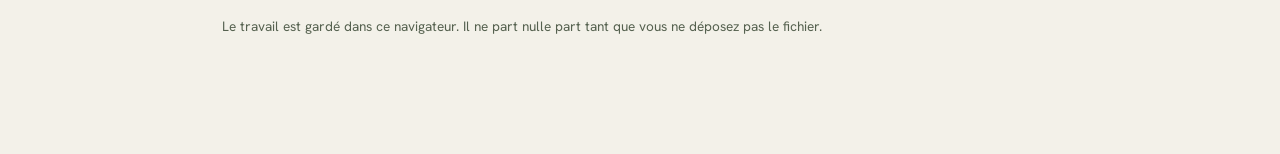
==== commit b61a26d7: "SaaS phase 2 : le restaurant gere sa propre carte base/schema.sql — 4 tables, RLS, 2 fonctions. Vali" ====
--- a/atelier/index.html
+++ b/atelier/index.html
@@ -187,7 +187,7 @@
 <div id="rap"></div>
 
 <footer>
-  <p><a href="/">studiokante.ma</a> · <a href="/prospection/">La tournée</a> · <a href="/oeil/">L'œil</a> · <a href="/rapport/">Le rapport</a> · <a href="/avis/">Le QR avis</a></p>
+  <p><a href="/">studiokante.ma</a> · <a href="/prospection/">La tournée</a> · <a href="/oeil/">L'œil</a> · <a href="/rapport/">Le rapport</a> · <a href="/avis/">Le QR avis</a> · <a href="/espace/">L'espace</a></p>
   <p>Le travail est gardé dans ce navigateur. Il ne part nulle part tant que vous ne déposez pas le fichier.</p>
 </footer>
 
